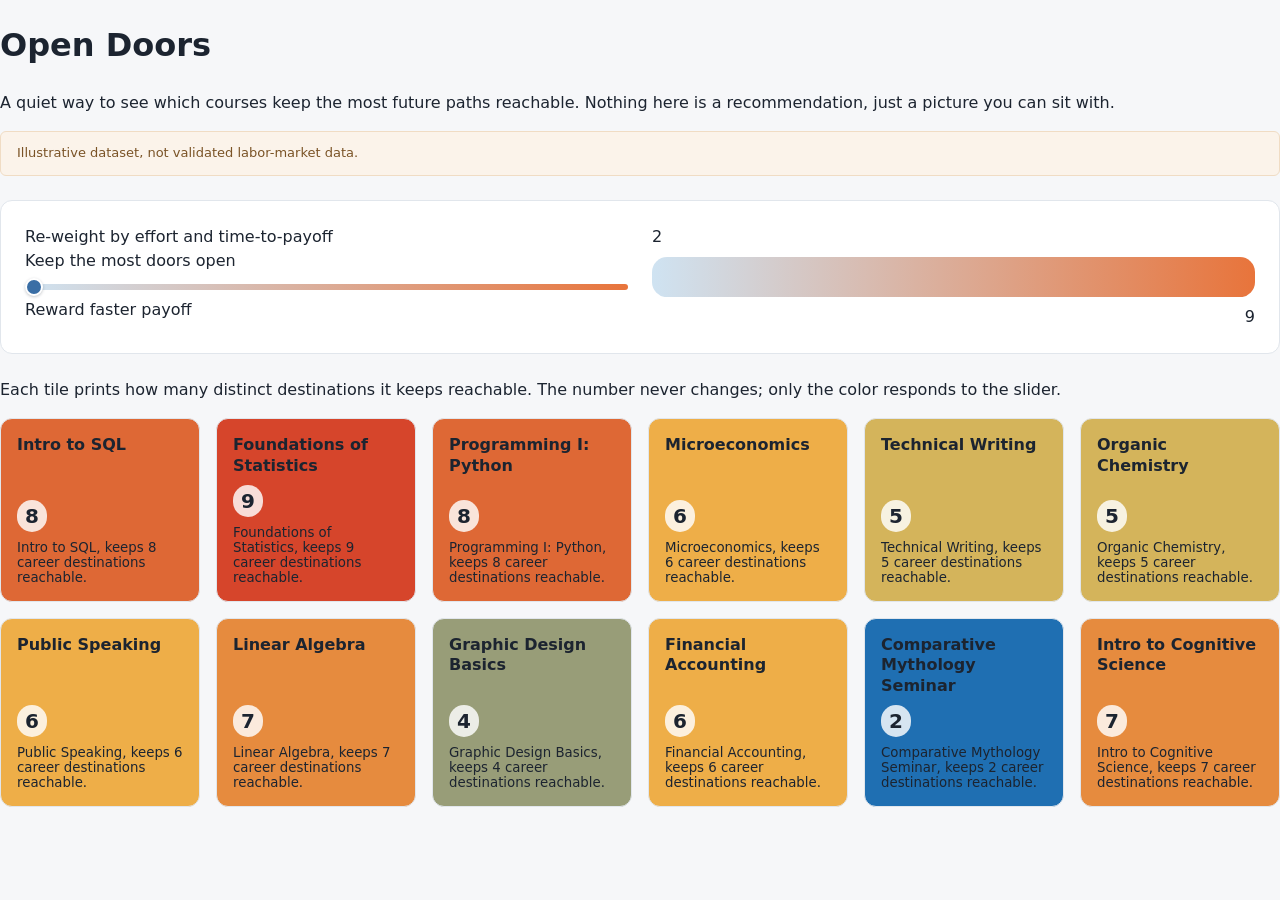
==== index.html @ bcabb2a9 "Publish Open Doors option-value heat map as a static GitHub Pages site" ====
<!DOCTYPE html>
<html lang="en">
<head>
  <meta charset="UTF-8">
  <meta name="viewport" content="width=device-width, initial-scale=1">
  <title>Open Doors - Option-Value Heat Map for Course Selection</title>
  <link rel="stylesheet" href="styles.css">
</head>
<body>
  <header class="site-header">
    <h1 class="site-title">Open Doors</h1>
    <p class="site-intro">
      A quiet way to see which courses keep the most future paths reachable. Nothing here is a recommendation, just a picture you can sit with.
    </p>
    <p id="disclaimer" class="disclaimer" role="note">
      Illustrative dataset, not validated labor-market data.
    </p>
  </header>

  <main class="layout">
    <section class="controls" aria-label="Re-weighting controls">
      <div class="controls__slider">
        <label class="slider__label" for="slider">Re-weight by effort and time-to-payoff</label>
        <div class="slider__row">
          <span class="slider__end slider__end--left" aria-hidden="true">Keep the most doors open</span>
          <input
            id="slider"
            class="slider"
            type="range"
            min="0"
            max="1"
            step="0.01"
            value="0"
            aria-label="Trade breadth against faster payoff. Left keeps the most doors open, right rewards faster payoff."
          >
          <span class="slider__end slider__end--right" aria-hidden="true">Reward faster payoff</span>
        </div>
      </div>

      <div class="legend" aria-label="Heat scale legend">
        <span id="legend-min" class="legend__label legend__label--min">low</span>
        <div id="legend" class="legend__bar" role="img" aria-label="Color scale from cool (fewer reachable destinations) to hot (more reachable destinations)">
          <svg class="legend__svg" viewBox="0 0 240 16" preserveAspectRatio="none" focusable="false" aria-hidden="true">
            <defs>
              <linearGradient id="heat-gradient" x1="0" y1="0" x2="1" y2="0">
                <stop offset="0%" stop-color="var(--heat-cool)"></stop>
                <stop offset="100%" stop-color="var(--heat-hot)"></stop>
              </linearGradient>
            </defs>
            <rect x="0" y="0" width="240" height="16" rx="6" fill="url(#heat-gradient)"></rect>
          </svg>
        </div>
        <span id="legend-max" class="legend__label legend__label--max">high</span>
      </div>
    </section>

    <section class="grid-section" aria-label="Courses">
      <p class="grid-hint">
        Each tile prints how many distinct destinations it keeps reachable. The number never changes; only the color responds to the slider.
      </p>
      <div id="grid" class="grid" role="list" aria-label="Course heat tiles"></div>
    </section>
  </main>

  <div id="panel-backdrop" class="panel-backdrop" hidden></div>

  <div
    id="detail-panel"
    class="detail-panel"
    role="dialog"
    aria-modal="true"
    aria-labelledby="panel-title"
    hidden
  >
    <div class="detail-panel__head">
      <h2 id="panel-title" class="detail-panel__title"></h2>
      <button id="panel-close" class="detail-panel__close" type="button" aria-label="Close detail panel">
        <svg viewBox="0 0 20 20" width="20" height="20" focusable="false" aria-hidden="true">
          <path d="M5 5 L15 15 M15 5 L5 15" fill="none" stroke="currentColor" stroke-width="2" stroke-linecap="round"></path>
        </svg>
      </button>
    </div>
    <p class="detail-panel__lead">Destinations this course keeps reachable:</p>
    <ul id="panel-destinations" class="detail-panel__list"></ul>
  </div>

  <script type="module" src="main.js"></script>
</body>
</html>
---- styles.css ----
/* Open Doors - Option-Value Heat Map for Course Selection
   Design-floor stylesheet. Mobile-first, self-contained (no external assets).
   Three Locks: one light theme, one accent, one radius scale. */

/* ----- Tokens (the three Locks live here) ----- */
:root {
  /* Theme LOCK: one fixed light theme. Never inverted. */
  --color-bg: #f6f7f9;
  --color-surface: #ffffff;
  --color-fg: #1c2430;
  --color-fg-muted: #5d6b7c;
  --color-border: #e1e6ec;

  /* Accent LOCK: exactly one interactive accent. */
  --color-accent: #3a6ea5;
  --color-accent-fg: #ffffff;

  /* Heat scale: consumed by score.scoreToColor (cool -> hot endpoints). */
  --heat-cool: #cfe3f2;
  --heat-hot: #e8743b;

  /* Radius LOCK: one corner-radius scale. */
  --radius-sm: 6px;
  --radius-md: 12px;
  --radius-pill: 999px;

  /* Spacing scale: the only one. */
  --space-1: 4px;
  --space-2: 8px;
  --space-3: 12px;
  --space-4: 16px;
  --space-5: 24px;
  --space-6: 32px;

  /* Typography. */
  --font-sans: system-ui, -apple-system, "Segoe UI", Roboto, Helvetica, Arial, sans-serif;
  --text-sm: 0.8125rem;
  --text-base: 1rem;
  --text-lg: 1.25rem;
  --text-xl: 1.625rem;

  /* Elevation + focus. */
  --shadow-panel: 0 12px 40px rgba(28, 36, 48, 0.22);
  --focus-ring: 0 0 0 3px rgba(58, 110, 165, 0.45);
}

/* ----- Global reset ----- */
*,
*::before,
*::after {
  box-sizing: border-box;
}

html {
  -webkit-text-size-adjust: 100%;
}

body {
  margin: 0;
  background-color: var(--color-bg);
  color: var(--color-fg);
  font-family: var(--font-sans);
  font-size: var(--text-base);
  line-height: 1.5;
  -webkit-font-smoothing: antialiased;
  text-rendering: optimizeLegibility;
}

img,
svg,
video,
canvas {
  max-width: 100%;
  height: auto;
  display: block;
}

p {
  overflow-wrap: anywhere;
}

/* ----- Page shell ----- */
.page {
  width: 100%;
  max-width: 920px;
  margin: 0 auto;
  padding: var(--space-5) var(--space-4) var(--space-6);
}

/* ----- Header ----- */
.header {
  margin-bottom: var(--space-5);
}

.header__title {
  margin: 0 0 var(--space-2);
  font-size: var(--text-xl);
  font-weight: 700;
  letter-spacing: -0.01em;
}

.header__intro {
  margin: 0;
  max-width: 60ch;
  color: var(--color-fg-muted);
  font-size: var(--text-base);
}

/* ----- Disclaimer ----- */
#disclaimer {
  margin: var(--space-4) 0 var(--space-5);
  padding: var(--space-3) var(--space-4);
  background-color: #fbf3ea;
  border: 1px solid #f0dcc4;
  border-radius: var(--radius-sm);
  color: #7a5326;
  font-size: var(--text-sm);
  line-height: 1.45;
}

#disclaimer strong {
  font-weight: 700;
}

/* ----- Controls row ----- */
.controls {
  display: flex;
  flex-direction: column;
  gap: var(--space-5);
  margin-bottom: var(--space-5);
  padding: var(--space-4);
  background-color: var(--color-surface);
  border: 1px solid var(--color-border);
  border-radius: var(--radius-md);
}

.controls__group {
  display: flex;
  flex-direction: column;
  gap: var(--space-2);
}

.controls__label {
  font-size: var(--text-sm);
  font-weight: 600;
  color: var(--color-fg);
}

.slider-ends {
  display: flex;
  justify-content: space-between;
  gap: var(--space-3);
  font-size: var(--text-sm);
  color: var(--color-fg-muted);
}

.slider-ends span {
  max-width: 48%;
}

.slider-ends span:last-child {
  text-align: right;
}

/* ----- Slider (single accent) ----- */
#slider {
  width: 100%;
  margin: var(--space-2) 0;
  appearance: none;
  -webkit-appearance: none;
  background: transparent;
  cursor: pointer;
}

#slider:focus {
  outline: none;
}

#slider::-webkit-slider-runnable-track {
  height: 6px;
  border-radius: var(--radius-pill);
  background: linear-gradient(to right, var(--heat-cool), var(--heat-hot));
}

#slider::-moz-range-track {
  height: 6px;
  border-radius: var(--radius-pill);
  background: linear-gradient(to right, var(--heat-cool), var(--heat-hot));
}

#slider::-webkit-slider-thumb {
  -webkit-appearance: none;
  appearance: none;
  margin-top: -6px;
  width: 18px;
  height: 18px;
  border-radius: var(--radius-pill);
  background: var(--color-accent);
  border: 2px solid var(--color-surface);
  box-shadow: 0 1px 3px rgba(28, 36, 48, 0.25);
}

#slider::-moz-range-thumb {
  width: 18px;
  height: 18px;
  border-radius: var(--radius-pill);
  background: var(--color-accent);
  border: 2px solid var(--color-surface);
  box-shadow: 0 1px 3px rgba(28, 36, 48, 0.25);
}

#slider:focus-visible::-webkit-slider-thumb {
  box-shadow: var(--focus-ring);
}

#slider:focus-visible::-moz-range-thumb {
  box-shadow: var(--focus-ring);
}

/* ----- Legend (inline SVG cool -> hot) ----- */
.legend {
  display: flex;
  flex-direction: column;
  gap: var(--space-2);
}

.legend__caption {
  font-size: var(--text-sm);
  font-weight: 600;
  color: var(--color-fg);
}

#legend {
  width: 100%;
}

#legend svg {
  width: 100%;
  height: auto;
  border-radius: var(--radius-sm);
  display: block;
}

.legend__scale {
  display: flex;
  justify-content: space-between;
  font-size: var(--text-sm);
  color: var(--color-fg-muted);
}

#legend-min {
  text-align: left;
}

#legend-max {
  text-align: right;
}

/* ----- Grid (mobile-first: 1 col -> auto-fill minmax) ----- */
#grid {
  display: grid;
  grid-template-columns: 1fr;
  gap: var(--space-3);
}

/* ----- Tile ----- */
.tile {
  display: flex;
  flex-direction: column;
  gap: var(--space-2);
  min-height: 110px;
  width: 100%;
  padding: var(--space-4);
  text-align: left;
  font-family: inherit;
  color: var(--color-fg);
  background-color: var(--heat-cool); /* recolored inline by render.recolor */
  border: 1px solid var(--color-border);
  border-radius: var(--radius-md);
  cursor: pointer;
  transition: transform 0.12s ease, box-shadow 0.12s ease;
}

.tile:hover {
  transform: translateY(-2px);
  box-shadow: 0 6px 18px rgba(28, 36, 48, 0.16);
}

.tile:focus-visible {
  outline: none;
  box-shadow: var(--focus-ring);
}

.tile:active {
  transform: translateY(0);
}

.tile__name {
  font-size: var(--text-base);
  font-weight: 600;
  line-height: 1.3;
  overflow-wrap: anywhere;
}

/* Always-visible non-color channel: the raw destination count. */
.tile__count {
  display: inline-flex;
  align-items: baseline;
  gap: var(--space-1);
  margin-top: auto;
  padding: var(--space-1) var(--space-2);
  align-self: flex-start;
  background-color: rgba(255, 255, 255, 0.82);
  border-radius: var(--radius-pill);
  font-size: var(--text-lg);
  font-weight: 700;
  font-variant-numeric: tabular-nums;
  color: var(--color-fg);
}

.tile__count-label {
  font-size: var(--text-sm);
  font-weight: 500;
  color: var(--color-fg-muted);
}

/* ----- Detail panel + backdrop ----- */
#panel-backdrop {
  position: fixed;
  inset: 0;
  background-color: rgba(28, 36, 48, 0.45);
  z-index: 20;
}

#panel-backdrop[hidden] {
  display: none;
}

#detail-panel {
  position: fixed;
  left: 50%;
  top: 50%;
  transform: translate(-50%, -50%);
  z-index: 21;
  width: min(100% - var(--space-4) * 2, 520px);
  max-height: calc(100vh - var(--space-5) * 2);
  overflow-y: auto;
  padding: var(--space-5);
  background-color: var(--color-surface);
  border: 1px solid var(--color-border);
  border-radius: var(--radius-md);
  box-shadow: var(--shadow-panel);
}

#detail-panel[hidden] {
  display: none;
}

.panel__header {
  display: flex;
  align-items: flex-start;
  justify-content: space-between;
  gap: var(--space-3);
  margin-bottom: var(--space-3);
}

#panel-title {
  margin: 0;
  font-size: var(--text-lg);
  font-weight: 700;
  line-height: 1.3;
  overflow-wrap: anywhere;
}

#panel-close {
  flex-shrink: 0;
  width: 36px;
  height: 36px;
  display: inline-flex;
  align-items: center;
  justify-content: center;
  font-family: inherit;
  font-size: var(--text-lg);
  line-height: 1;
  color: var(--color-fg-muted);
  background-color: transparent;
  border: 1px solid var(--color-border);
  border-radius: var(--radius-pill);
  cursor: pointer;
  transition: background-color 0.12s ease, color 0.12s ease;
}

#panel-close:hover {
  background-color: var(--color-bg);
  color: var(--color-fg);
}

#panel-close:focus-visible {
  outline: none;
  box-shadow: var(--focus-ring);
}

.panel__intro {
  margin: 0 0 var(--space-3);
  color: var(--color-fg-muted);
  font-size: var(--text-sm);
}

#panel-destinations {
  margin: 0;
  padding: 0;
  list-style: none;
  display: flex;
  flex-direction: column;
  gap: var(--space-2);
}

#panel-destinations li {
  padding: var(--space-2) var(--space-3);
  background-color: var(--color-bg);
  border: 1px solid var(--color-border);
  border-radius: var(--radius-sm);
  font-size: var(--text-base);
  overflow-wrap: anywhere;
}

/* ----- Responsive enhancements ----- */
@media (min-width: 600px) {
  .page {
    padding: var(--space-6) var(--space-5) var(--space-6);
  }

  .controls {
    display: grid;
    grid-template-columns: 1fr 1fr;
    align-items: start;
    padding: var(--space-5);
  }

  #grid {
    grid-template-columns: repeat(auto-fill, minmax(200px, 1fr));
    gap: var(--space-4);
  }
}

@media (min-width: 900px) {
  .header__title {
    font-size: 2rem;
  }
}

/* ----- Motion preferences ----- */
@media (prefers-reduced-motion: reduce) {
  .tile,
  #panel-close {
    transition: none;
  }
}
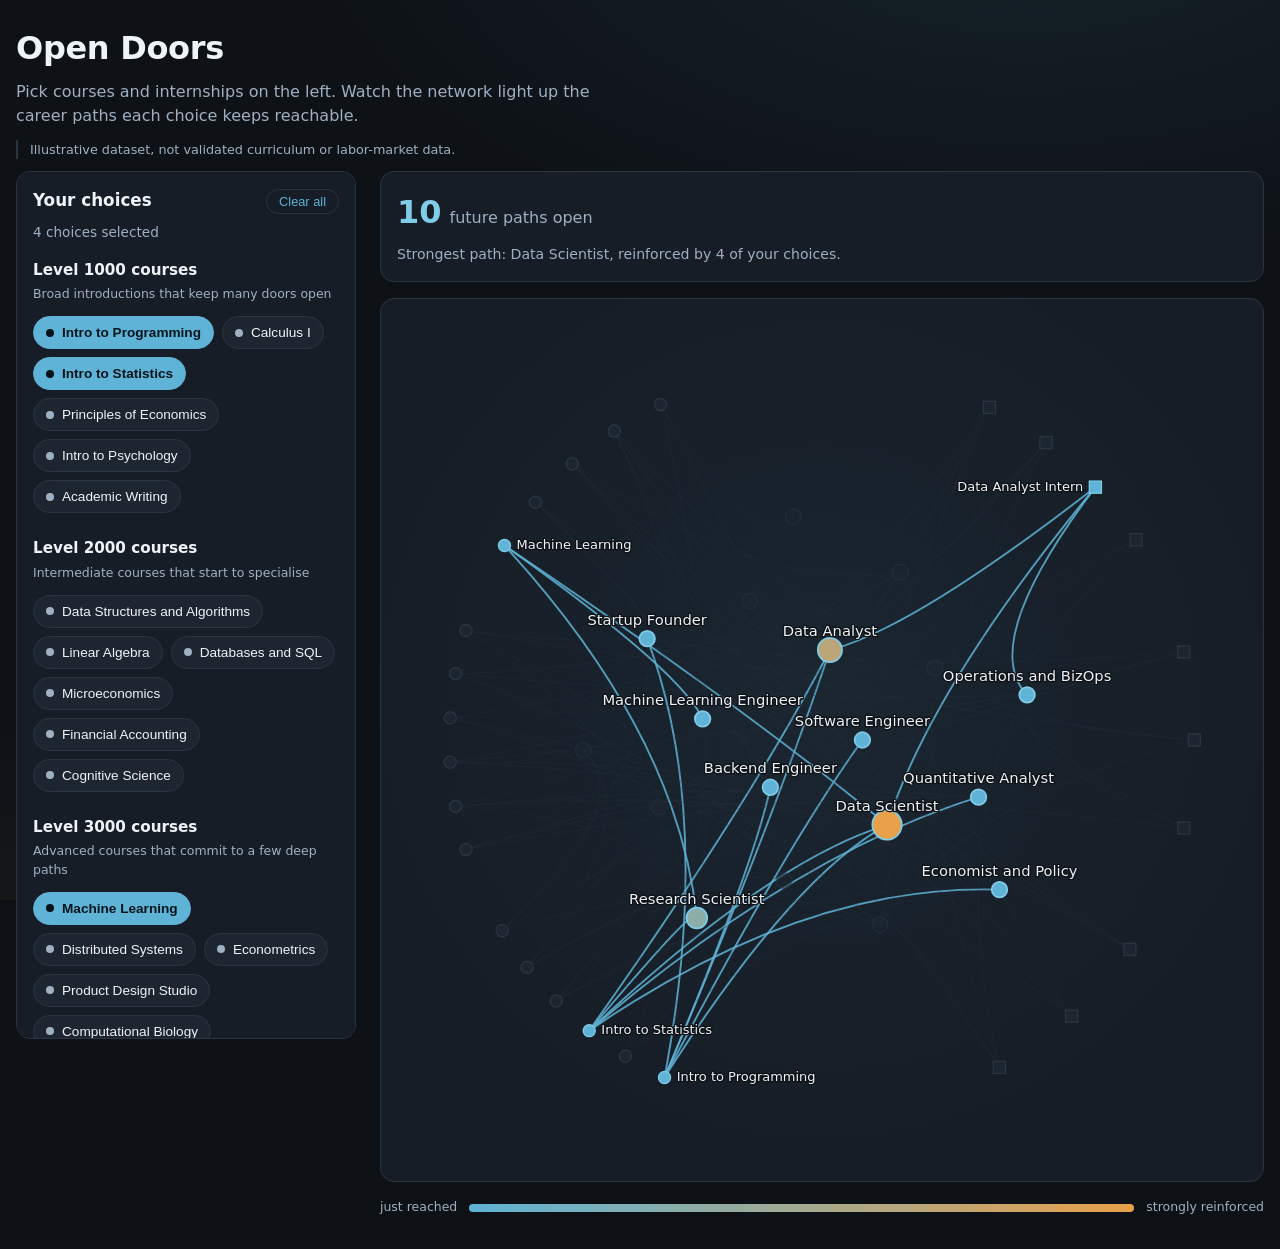
==== commit a9a0b248: "Redesign Open Doors as an interactive course-and-internship path network Replace the static heat-map" ====
--- a/index.html
+++ b/index.html
@@ -3,75 +3,72 @@
 <head>
   <meta charset="UTF-8">
   <meta name="viewport" content="width=device-width, initial-scale=1">
-  <title>Open Doors - Option-Value Heat Map for Course Selection</title>
+  <title>Open Doors - Map the Paths Your Choices Open</title>
   <link rel="stylesheet" href="styles.css">
 </head>
 <body>
   <header class="site-header">
-    <h1 class="site-title">Open Doors</h1>
-    <p class="site-intro">
-      A quiet way to see which courses keep the most future paths reachable. Nothing here is a recommendation, just a picture you can sit with.
-    </p>
+    <div class="site-header__inner">
+      <h1 class="site-title">Open Doors</h1>
+      <p class="site-intro">
+        Pick courses and internships on the left. Watch the network light up the
+        career paths each choice keeps reachable.
+      </p>
+    </div>
     <p id="disclaimer" class="disclaimer" role="note">
-      Illustrative dataset, not validated labor-market data.
+      Illustrative dataset, not validated curriculum or labor-market data.
     </p>
   </header>
 
-  <main class="layout">
-    <section class="controls" aria-label="Re-weighting controls">
-      <div class="controls__slider">
-        <label class="slider__label" for="slider">Re-weight by effort and time-to-payoff</label>
-        <div class="slider__row">
-          <span class="slider__end slider__end--left" aria-hidden="true">Keep the most doors open</span>
-          <input
-            id="slider"
-            class="slider"
-            type="range"
-            min="0"
-            max="1"
-            step="0.01"
-            value="0"
-            aria-label="Trade breadth against faster payoff. Left keeps the most doors open, right rewards faster payoff."
-          >
-          <span class="slider__end slider__end--right" aria-hidden="true">Reward faster payoff</span>
-        </div>
+  <div class="layout">
+    <!-- Mobile-only control to reveal the filter sheet. Hidden on wide screens. -->
+    <button id="filter-toggle" class="filter-toggle" type="button" aria-expanded="false" aria-controls="sidebar">
+      Choose courses and internships
+    </button>
+
+    <aside id="sidebar" class="sidebar" aria-label="Course and internship filters">
+      <div class="sidebar__head">
+        <h2 class="sidebar__title">Your choices</h2>
+        <button id="clear-btn" class="ghost-btn" type="button">Clear all</button>
+      </div>
+      <p id="selected-count" class="sidebar__count" aria-live="polite">No selections yet</p>
+      <!-- Filter groups are built from the catalog by render.js. -->
+      <div id="filter-list" class="filter-list"></div>
+    </aside>
+
+    <main class="map-area" aria-label="Career path network">
+      <section id="summary" class="summary" aria-live="polite">
+        <p class="summary__headline">
+          <span id="open-count" class="summary__count">0</span>
+          <span class="summary__label">future paths open</span>
+        </p>
+        <p id="summary-detail" class="summary__detail"></p>
+      </section>
+
+      <div id="map-wrap" class="map-wrap">
+        <svg id="map" class="map" viewBox="0 0 1000 1000" role="group"
+             aria-label="Network of courses, internships, and the career paths they open"
+             preserveAspectRatio="xMidYMid meet">
+          <g id="edges" class="edges"></g>
+          <g id="nodes" class="nodes"></g>
+        </svg>
+        <p id="map-hint" class="map-hint">
+          Select a course or internship to begin opening paths.
+        </p>
       </div>
 
       <div class="legend" aria-label="Heat scale legend">
-        <span id="legend-min" class="legend__label legend__label--min">low</span>
-        <div id="legend" class="legend__bar" role="img" aria-label="Color scale from cool (fewer reachable destinations) to hot (more reachable destinations)">
-          <svg class="legend__svg" viewBox="0 0 240 16" preserveAspectRatio="none" focusable="false" aria-hidden="true">
-            <defs>
-              <linearGradient id="heat-gradient" x1="0" y1="0" x2="1" y2="0">
-                <stop offset="0%" stop-color="var(--heat-cool)"></stop>
-                <stop offset="100%" stop-color="var(--heat-hot)"></stop>
-              </linearGradient>
-            </defs>
-            <rect x="0" y="0" width="240" height="16" rx="6" fill="url(#heat-gradient)"></rect>
-          </svg>
-        </div>
-        <span id="legend-max" class="legend__label legend__label--max">high</span>
+        <span class="legend__label">just reached</span>
+        <span class="legend__bar" aria-hidden="true"></span>
+        <span class="legend__label">strongly reinforced</span>
       </div>
-    </section>
-
-    <section class="grid-section" aria-label="Courses">
-      <p class="grid-hint">
-        Each tile prints how many distinct destinations it keeps reachable. The number never changes; only the color responds to the slider.
-      </p>
-      <div id="grid" class="grid" role="list" aria-label="Course heat tiles"></div>
-    </section>
-  </main>
+    </main>
+  </div>
 
   <div id="panel-backdrop" class="panel-backdrop" hidden></div>
 
-  <div
-    id="detail-panel"
-    class="detail-panel"
-    role="dialog"
-    aria-modal="true"
-    aria-labelledby="panel-title"
-    hidden
-  >
+  <div id="detail-panel" class="detail-panel" role="dialog" aria-modal="true"
+       aria-labelledby="panel-title" hidden>
     <div class="detail-panel__head">
       <h2 id="panel-title" class="detail-panel__title"></h2>
       <button id="panel-close" class="detail-panel__close" type="button" aria-label="Close detail panel">
@@ -80,8 +77,8 @@
         </svg>
       </button>
     </div>
-    <p class="detail-panel__lead">Destinations this course keeps reachable:</p>
-    <ul id="panel-destinations" class="detail-panel__list"></ul>
+    <p id="panel-lead" class="detail-panel__lead"></p>
+    <ul id="panel-list" class="detail-panel__list"></ul>
   </div>
 
   <script type="module" src="main.js"></script>
--- a/styles.css
+++ b/styles.css
@@ -1,30 +1,33 @@
-/* Open Doors - Option-Value Heat Map for Course Selection
-   Design-floor stylesheet. Mobile-first, self-contained (no external assets).
-   Three Locks: one light theme, one accent, one radius scale. */
-
-/* ----- Tokens (the three Locks live here) ----- */
+/* Open Doors - map the career paths your course and internship choices open.
+   Mobile-first, self-contained (no external assets), built to the anti-slop
+   craft floor.
+
+   The three Locks:
+   - Theme Lock:  one deep off-black theme, fixed at :root (never inverted).
+   - Color Lock:  ONE accent (--color-accent). Reinforcement heat uses a single
+                  warm token (--color-hot) reserved for the heat scale only.
+   - Shape Lock:  one radius scale (--radius-sm / --radius / --radius-pill). */
+
 :root {
-  /* Theme LOCK: one fixed light theme. Never inverted. */
-  --color-bg: #f6f7f9;
-  --color-surface: #ffffff;
-  --color-fg: #1c2430;
-  --color-fg-muted: #5d6b7c;
-  --color-border: #e1e6ec;
-
-  /* Accent LOCK: exactly one interactive accent. */
-  --color-accent: #3a6ea5;
-  --color-accent-fg: #ffffff;
-
-  /* Heat scale: consumed by score.scoreToColor (cool -> hot endpoints). */
-  --heat-cool: #cfe3f2;
-  --heat-hot: #e8743b;
-
-  /* Radius LOCK: one corner-radius scale. */
-  --radius-sm: 6px;
-  --radius-md: 12px;
+  /* Theme (deep off-black, not pure #000) */
+  --color-bg: #0e1217;
+  --color-surface: #161d26;
+  --color-surface-2: #1d2630;
+  --color-line: #2a3542;
+  --color-fg: #eef3f8;
+  --color-muted: #9fb0c2;
+
+  /* Color Lock: one accent + one heat-scale warm */
+  --color-accent: #5eb3d6;
+  --color-accent-strong: #7fcbe8;
+  --color-hot: #e8a04b;
+
+  /* Shape Lock */
+  --radius-sm: 8px;
+  --radius: 14px;
   --radius-pill: 999px;
 
-  /* Spacing scale: the only one. */
+  /* Spacing scale */
   --space-1: 4px;
   --space-2: 8px;
   --space-3: 12px;
@@ -32,427 +35,553 @@
   --space-5: 24px;
   --space-6: 32px;
 
-  /* Typography. */
-  --font-sans: system-ui, -apple-system, "Segoe UI", Roboto, Helvetica, Arial, sans-serif;
-  --text-sm: 0.8125rem;
-  --text-base: 1rem;
-  --text-lg: 1.25rem;
-  --text-xl: 1.625rem;
-
-  /* Elevation + focus. */
-  --shadow-panel: 0 12px 40px rgba(28, 36, 48, 0.22);
-  --focus-ring: 0 0 0 3px rgba(58, 110, 165, 0.45);
-}
-
-/* ----- Global reset ----- */
-*,
-*::before,
-*::after {
+  --content-max: 1320px;
+  --shadow: 0 10px 30px rgba(0, 0, 0, 0.35);
+}
+
+* {
   box-sizing: border-box;
 }
 
-html {
-  -webkit-text-size-adjust: 100%;
+html, body {
+  margin: 0;
+  padding: 0;
 }
 
 body {
-  margin: 0;
-  background-color: var(--color-bg);
+  background: var(--color-bg);
   color: var(--color-fg);
-  font-family: var(--font-sans);
-  font-size: var(--text-base);
+  font-family: "Inter", "Segoe UI", system-ui, -apple-system, Roboto, Helvetica, Arial, sans-serif;
   line-height: 1.5;
   -webkit-font-smoothing: antialiased;
   text-rendering: optimizeLegibility;
-}
-
-img,
-svg,
-video,
-canvas {
+  /* A restrained radial wash gives depth without a slop gradient. */
+  background-image:
+    radial-gradient(1200px 600px at 80% -10%, rgba(94, 179, 214, 0.10), transparent 60%),
+    radial-gradient(900px 500px at -10% 110%, rgba(232, 160, 75, 0.06), transparent 55%);
+  background-attachment: fixed;
+}
+
+img, svg, video, canvas {
   max-width: 100%;
   height: auto;
-  display: block;
-}
-
-p {
-  overflow-wrap: anywhere;
-}
-
-/* ----- Page shell ----- */
-.page {
-  width: 100%;
-  max-width: 920px;
+}
+
+/* ---------- Header ---------- */
+
+.site-header {
+  padding: var(--space-5) var(--space-4) var(--space-3);
+  max-width: var(--content-max);
   margin: 0 auto;
-  padding: var(--space-5) var(--space-4) var(--space-6);
-}
-
-/* ----- Header ----- */
-.header {
-  margin-bottom: var(--space-5);
-}
-
-.header__title {
-  margin: 0 0 var(--space-2);
-  font-size: var(--text-xl);
+}
+
+.site-title {
+  margin: 0;
+  font-size: 1.6rem;
   font-weight: 700;
   letter-spacing: -0.01em;
 }
 
-.header__intro {
-  margin: 0;
+.site-intro {
+  margin: var(--space-2) 0 0;
+  color: var(--color-muted);
   max-width: 60ch;
-  color: var(--color-fg-muted);
-  font-size: var(--text-base);
-}
-
-/* ----- Disclaimer ----- */
-#disclaimer {
-  margin: var(--space-4) 0 var(--space-5);
+  overflow-wrap: anywhere;
+}
+
+.disclaimer {
+  margin: var(--space-3) 0 0;
+  font-size: 0.8rem;
+  color: var(--color-muted);
+  border-left: 2px solid var(--color-line);
+  padding-left: var(--space-3);
+}
+
+/* ---------- Layout ---------- */
+
+.layout {
+  max-width: var(--content-max);
+  margin: 0 auto;
+  padding: 0 var(--space-4) var(--space-6);
+  display: flex;
+  flex-direction: column;
+  gap: var(--space-4);
+}
+
+/* ---------- Mobile filter toggle ---------- */
+
+.filter-toggle {
+  display: block;
+  width: 100%;
+  background: var(--color-accent);
+  color: #06131b;
+  border: none;
+  border-radius: var(--radius);
   padding: var(--space-3) var(--space-4);
-  background-color: #fbf3ea;
-  border: 1px solid #f0dcc4;
-  border-radius: var(--radius-sm);
-  color: #7a5326;
-  font-size: var(--text-sm);
-  line-height: 1.45;
-}
-
-#disclaimer strong {
-  font-weight: 700;
-}
-
-/* ----- Controls row ----- */
-.controls {
-  display: flex;
-  flex-direction: column;
-  gap: var(--space-5);
-  margin-bottom: var(--space-5);
+  font-size: 1rem;
+  font-weight: 600;
+  cursor: pointer;
+}
+
+.filter-toggle:focus-visible {
+  outline: 3px solid var(--color-accent-strong);
+  outline-offset: 2px;
+}
+
+/* ---------- Sidebar ---------- */
+
+.sidebar {
+  background: var(--color-surface);
+  border: 1px solid var(--color-line);
+  border-radius: var(--radius);
   padding: var(--space-4);
-  background-color: var(--color-surface);
-  border: 1px solid var(--color-border);
-  border-radius: var(--radius-md);
-}
-
-.controls__group {
-  display: flex;
-  flex-direction: column;
-  gap: var(--space-2);
-}
-
-.controls__label {
-  font-size: var(--text-sm);
-  font-weight: 600;
-  color: var(--color-fg);
-}
-
-.slider-ends {
-  display: flex;
+  /* Collapsed by default on mobile; the toggle adds .is-open. */
+  display: none;
+}
+
+.sidebar.is-open {
+  display: block;
+}
+
+.sidebar__head {
+  display: flex;
+  align-items: baseline;
   justify-content: space-between;
   gap: var(--space-3);
-  font-size: var(--text-sm);
-  color: var(--color-fg-muted);
-}
-
-.slider-ends span {
-  max-width: 48%;
-}
-
-.slider-ends span:last-child {
-  text-align: right;
-}
-
-/* ----- Slider (single accent) ----- */
-#slider {
-  width: 100%;
-  margin: var(--space-2) 0;
-  appearance: none;
-  -webkit-appearance: none;
+}
+
+.sidebar__title {
+  margin: 0;
+  font-size: 1.05rem;
+}
+
+.sidebar__count {
+  margin: var(--space-2) 0 var(--space-4);
+  font-size: 0.85rem;
+  color: var(--color-muted);
+}
+
+.ghost-btn {
   background: transparent;
+  color: var(--color-accent);
+  border: 1px solid var(--color-line);
+  border-radius: var(--radius-pill);
+  padding: var(--space-1) var(--space-3);
+  font-size: 0.8rem;
   cursor: pointer;
 }
 
-#slider:focus {
-  outline: none;
-}
-
-#slider::-webkit-slider-runnable-track {
-  height: 6px;
+.ghost-btn:hover {
+  border-color: var(--color-accent);
+}
+
+.ghost-btn:focus-visible {
+  outline: 3px solid var(--color-accent-strong);
+  outline-offset: 2px;
+}
+
+.filter-group + .filter-group {
+  margin-top: var(--space-5);
+}
+
+.filter-group__title {
+  margin: 0 0 var(--space-1);
+  font-size: 0.95rem;
+  font-weight: 600;
+}
+
+.filter-group__sub {
+  margin: 0 0 var(--space-3);
+  font-size: 0.78rem;
+  color: var(--color-muted);
+}
+
+.chip-row {
+  display: flex;
+  flex-wrap: wrap;
+  gap: var(--space-2);
+}
+
+.chip {
+  display: inline-flex;
+  align-items: center;
+  gap: var(--space-2);
+  background: var(--color-surface-2);
+  color: var(--color-fg);
+  border: 1px solid var(--color-line);
   border-radius: var(--radius-pill);
-  background: linear-gradient(to right, var(--heat-cool), var(--heat-hot));
-}
-
-#slider::-moz-range-track {
-  height: 6px;
+  padding: var(--space-2) var(--space-3);
+  font-size: 0.85rem;
+  cursor: pointer;
+  transition: border-color 0.15s ease, background-color 0.15s ease, color 0.15s ease;
+}
+
+.chip:hover {
+  border-color: var(--color-accent);
+}
+
+.chip:focus-visible {
+  outline: 3px solid var(--color-accent-strong);
+  outline-offset: 2px;
+}
+
+.chip[aria-pressed="true"] {
+  background: var(--color-accent);
+  color: #06131b;
+  border-color: var(--color-accent);
+  font-weight: 600;
+}
+
+.chip__dot {
+  width: 8px;
+  height: 8px;
   border-radius: var(--radius-pill);
-  background: linear-gradient(to right, var(--heat-cool), var(--heat-hot));
-}
-
-#slider::-webkit-slider-thumb {
-  -webkit-appearance: none;
-  appearance: none;
-  margin-top: -6px;
-  width: 18px;
-  height: 18px;
-  border-radius: var(--radius-pill);
-  background: var(--color-accent);
-  border: 2px solid var(--color-surface);
-  box-shadow: 0 1px 3px rgba(28, 36, 48, 0.25);
-}
-
-#slider::-moz-range-thumb {
-  width: 18px;
-  height: 18px;
-  border-radius: var(--radius-pill);
-  background: var(--color-accent);
-  border: 2px solid var(--color-surface);
-  box-shadow: 0 1px 3px rgba(28, 36, 48, 0.25);
-}
-
-#slider:focus-visible::-webkit-slider-thumb {
-  box-shadow: var(--focus-ring);
-}
-
-#slider:focus-visible::-moz-range-thumb {
-  box-shadow: var(--focus-ring);
-}
-
-/* ----- Legend (inline SVG cool -> hot) ----- */
-.legend {
+  background: var(--color-muted);
+  flex: 0 0 auto;
+}
+
+.chip[aria-pressed="true"] .chip__dot {
+  background: #06131b;
+}
+
+/* ---------- Map area ---------- */
+
+.map-area {
   display: flex;
   flex-direction: column;
+  gap: var(--space-4);
+}
+
+.summary {
+  background: var(--color-surface);
+  border: 1px solid var(--color-line);
+  border-radius: var(--radius);
+  padding: var(--space-4);
+}
+
+.summary__headline {
+  margin: 0;
+  display: flex;
+  align-items: baseline;
   gap: var(--space-2);
 }
 
-.legend__caption {
-  font-size: var(--text-sm);
-  font-weight: 600;
-  color: var(--color-fg);
-}
-
-#legend {
-  width: 100%;
-}
-
-#legend svg {
+.summary__count {
+  font-size: 2rem;
+  font-weight: 700;
+  color: var(--color-accent-strong);
+  font-variant-numeric: tabular-nums;
+}
+
+.summary__label {
+  font-size: 1rem;
+  color: var(--color-muted);
+}
+
+.summary__detail {
+  margin: var(--space-2) 0 0;
+  font-size: 0.88rem;
+  color: var(--color-muted);
+  min-height: 1.2em;
+  overflow-wrap: anywhere;
+}
+
+.map-wrap {
+  position: relative;
+  background:
+    radial-gradient(circle at 50% 45%, rgba(94, 179, 214, 0.06), transparent 70%),
+    var(--color-surface);
+  border: 1px solid var(--color-line);
+  border-radius: var(--radius);
+  padding: var(--space-2);
+  overflow: hidden;
+}
+
+.map {
+  display: block;
   width: 100%;
   height: auto;
-  border-radius: var(--radius-sm);
-  display: block;
-}
-
-.legend__scale {
-  display: flex;
-  justify-content: space-between;
-  font-size: var(--text-sm);
-  color: var(--color-fg-muted);
-}
-
-#legend-min {
-  text-align: left;
-}
-
-#legend-max {
-  text-align: right;
-}
-
-/* ----- Grid (mobile-first: 1 col -> auto-fill minmax) ----- */
-#grid {
-  display: grid;
-  grid-template-columns: 1fr;
+}
+
+.map-hint {
+  position: absolute;
+  left: 50%;
+  bottom: var(--space-4);
+  transform: translateX(-50%);
+  margin: 0;
+  padding: var(--space-2) var(--space-3);
+  background: rgba(14, 18, 23, 0.78);
+  border: 1px solid var(--color-line);
+  border-radius: var(--radius-pill);
+  font-size: 0.8rem;
+  color: var(--color-muted);
+  max-width: calc(100% - var(--space-5));
+  text-align: center;
+}
+
+.map-hint[hidden] {
+  display: none;
+}
+
+.legend {
+  display: flex;
+  align-items: center;
   gap: var(--space-3);
-}
-
-/* ----- Tile ----- */
-.tile {
-  display: flex;
-  flex-direction: column;
-  gap: var(--space-2);
-  min-height: 110px;
-  width: 100%;
-  padding: var(--space-4);
-  text-align: left;
-  font-family: inherit;
-  color: var(--color-fg);
-  background-color: var(--heat-cool); /* recolored inline by render.recolor */
-  border: 1px solid var(--color-border);
-  border-radius: var(--radius-md);
+  font-size: 0.78rem;
+  color: var(--color-muted);
+}
+
+.legend__bar {
+  flex: 1;
+  height: 8px;
+  border-radius: var(--radius-pill);
+  background: linear-gradient(90deg, var(--color-accent), var(--color-hot));
+}
+
+/* ---------- SVG node + edge states ---------- */
+
+.edge {
+  fill: none;
+  stroke: var(--color-line);
+  stroke-width: 1.4;
+  opacity: 0.22;
+  transition: opacity 0.3s ease, stroke 0.3s ease, stroke-width 0.3s ease;
+}
+
+.edge.is-active {
+  stroke: var(--color-accent);
+  stroke-width: 2.2;
+  opacity: 0.85;
+}
+
+/* Labels carry a dark halo (paint-order: stroke) so they stay legible where
+   they cross edges, and fade in only when their node matters - keeping the
+   resting constellation clean. */
+.node-label {
+  paint-order: stroke;
+  stroke: var(--color-bg);
+  stroke-width: 3px;
+  stroke-linejoin: round;
+  opacity: 0;
+  pointer-events: none;
+  transition: opacity 0.3s ease, fill 0.3s ease;
+}
+
+.node-career circle {
+  fill: var(--color-surface-2);
+  stroke: var(--color-line);
+  stroke-width: 1.5;
+  transition: fill 0.3s ease, stroke 0.3s ease, r 0.3s ease;
+}
+
+.node-career .node-label {
+  fill: var(--color-fg);
+  font-size: 17px;
+  font-weight: 500;
+}
+
+.node-career.is-open circle {
+  stroke: var(--color-accent-strong);
+  stroke-width: 2;
+}
+
+/* Career labels appear once the path is open, or on hover / keyboard focus. */
+.node-career.is-open .node-label,
+.node-career:hover .node-label,
+.node-career:focus .node-label,
+.node-career:focus-visible .node-label {
+  opacity: 1;
+}
+
+.node-career.is-dim circle {
+  opacity: 0.55;
+}
+
+.node-input circle,
+.node-input rect {
+  fill: var(--color-surface-2);
+  stroke: var(--color-line);
+  stroke-width: 1.5;
+  transition: fill 0.2s ease, stroke 0.2s ease;
+}
+
+.node-input.is-selected circle,
+.node-input.is-selected rect {
+  fill: var(--color-accent);
+  stroke: var(--color-accent-strong);
+}
+
+.node-input .node-label {
+  fill: var(--color-fg);
+  font-size: 15px;
+}
+
+/* Input labels appear when selected, hovered, or focused. */
+.node-input.is-selected .node-label,
+.node-input:hover .node-label,
+.node-input:focus .node-label,
+.node-input:focus-visible .node-label {
+  opacity: 1;
+}
+
+.node-input,
+.node-career {
   cursor: pointer;
-  transition: transform 0.12s ease, box-shadow 0.12s ease;
-}
-
-.tile:hover {
-  transform: translateY(-2px);
-  box-shadow: 0 6px 18px rgba(28, 36, 48, 0.16);
-}
-
-.tile:focus-visible {
+}
+
+.node-input:focus-visible circle,
+.node-input:focus-visible rect,
+.node-career:focus-visible circle {
   outline: none;
-  box-shadow: var(--focus-ring);
-}
-
-.tile:active {
-  transform: translateY(0);
-}
-
-.tile__name {
-  font-size: var(--text-base);
-  font-weight: 600;
-  line-height: 1.3;
-  overflow-wrap: anywhere;
-}
-
-/* Always-visible non-color channel: the raw destination count. */
-.tile__count {
-  display: inline-flex;
-  align-items: baseline;
-  gap: var(--space-1);
-  margin-top: auto;
-  padding: var(--space-1) var(--space-2);
-  align-self: flex-start;
-  background-color: rgba(255, 255, 255, 0.82);
-  border-radius: var(--radius-pill);
-  font-size: var(--text-lg);
-  font-weight: 700;
-  font-variant-numeric: tabular-nums;
-  color: var(--color-fg);
-}
-
-.tile__count-label {
-  font-size: var(--text-sm);
-  font-weight: 500;
-  color: var(--color-fg-muted);
-}
-
-/* ----- Detail panel + backdrop ----- */
-#panel-backdrop {
+  stroke: var(--color-accent-strong);
+  stroke-width: 2.5;
+}
+
+/* ---------- Detail panel ---------- */
+
+.panel-backdrop {
   position: fixed;
   inset: 0;
-  background-color: rgba(28, 36, 48, 0.45);
+  background: rgba(6, 10, 14, 0.6);
   z-index: 20;
 }
 
-#panel-backdrop[hidden] {
+.panel-backdrop[hidden] {
   display: none;
 }
 
-#detail-panel {
+.detail-panel {
   position: fixed;
+  z-index: 21;
   left: 50%;
-  top: 50%;
-  transform: translate(-50%, -50%);
-  z-index: 21;
-  width: min(100% - var(--space-4) * 2, 520px);
-  max-height: calc(100vh - var(--space-5) * 2);
+  bottom: 0;
+  transform: translateX(-50%);
+  width: min(100%, 460px);
+  max-height: 75vh;
   overflow-y: auto;
+  background: var(--color-surface);
+  border: 1px solid var(--color-line);
+  border-radius: var(--radius) var(--radius) 0 0;
   padding: var(--space-5);
-  background-color: var(--color-surface);
-  border: 1px solid var(--color-border);
-  border-radius: var(--radius-md);
-  box-shadow: var(--shadow-panel);
-}
-
-#detail-panel[hidden] {
+  box-shadow: var(--shadow);
+}
+
+.detail-panel[hidden] {
   display: none;
 }
 
-.panel__header {
+.detail-panel__head {
   display: flex;
   align-items: flex-start;
   justify-content: space-between;
   gap: var(--space-3);
-  margin-bottom: var(--space-3);
-}
-
-#panel-title {
-  margin: 0;
-  font-size: var(--text-lg);
-  font-weight: 700;
-  line-height: 1.3;
-  overflow-wrap: anywhere;
-}
-
-#panel-close {
-  flex-shrink: 0;
+}
+
+.detail-panel__title {
+  margin: 0;
+  font-size: 1.2rem;
+}
+
+.detail-panel__close {
+  background: transparent;
+  border: 1px solid var(--color-line);
+  border-radius: var(--radius-pill);
+  color: var(--color-fg);
   width: 36px;
   height: 36px;
   display: inline-flex;
   align-items: center;
   justify-content: center;
-  font-family: inherit;
-  font-size: var(--text-lg);
-  line-height: 1;
-  color: var(--color-fg-muted);
-  background-color: transparent;
-  border: 1px solid var(--color-border);
-  border-radius: var(--radius-pill);
   cursor: pointer;
-  transition: background-color 0.12s ease, color 0.12s ease;
-}
-
-#panel-close:hover {
-  background-color: var(--color-bg);
-  color: var(--color-fg);
-}
-
-#panel-close:focus-visible {
-  outline: none;
-  box-shadow: var(--focus-ring);
-}
-
-.panel__intro {
-  margin: 0 0 var(--space-3);
-  color: var(--color-fg-muted);
-  font-size: var(--text-sm);
-}
-
-#panel-destinations {
+  flex: 0 0 auto;
+}
+
+.detail-panel__close:focus-visible {
+  outline: 3px solid var(--color-accent-strong);
+  outline-offset: 2px;
+}
+
+.detail-panel__lead {
+  margin: var(--space-3) 0;
+  color: var(--color-muted);
+  font-size: 0.9rem;
+}
+
+.detail-panel__list {
+  list-style: none;
   margin: 0;
   padding: 0;
-  list-style: none;
   display: flex;
   flex-direction: column;
   gap: var(--space-2);
 }
 
-#panel-destinations li {
+.detail-panel__list li {
+  background: var(--color-surface-2);
+  border: 1px solid var(--color-line);
+  border-radius: var(--radius-sm);
   padding: var(--space-2) var(--space-3);
-  background-color: var(--color-bg);
-  border: 1px solid var(--color-border);
-  border-radius: var(--radius-sm);
-  font-size: var(--text-base);
-  overflow-wrap: anywhere;
-}
-
-/* ----- Responsive enhancements ----- */
-@media (min-width: 600px) {
-  .page {
-    padding: var(--space-6) var(--space-5) var(--space-6);
-  }
-
-  .controls {
-    display: grid;
-    grid-template-columns: 1fr 1fr;
-    align-items: start;
-    padding: var(--space-5);
-  }
-
-  #grid {
-    grid-template-columns: repeat(auto-fill, minmax(200px, 1fr));
-    gap: var(--space-4);
-  }
-}
-
-@media (min-width: 900px) {
-  .header__title {
+  font-size: 0.9rem;
+  display: flex;
+  justify-content: space-between;
+  gap: var(--space-3);
+}
+
+.detail-panel__list li .muted {
+  color: var(--color-muted);
+}
+
+/* ---------- Tablet and up ---------- */
+
+@media (min-width: 760px) {
+  .site-title {
     font-size: 2rem;
   }
-}
-
-/* ----- Motion preferences ----- */
+
+  .filter-toggle {
+    display: none;
+  }
+
+  .layout {
+    flex-direction: row;
+    align-items: flex-start;
+    gap: var(--space-5);
+  }
+
+  .sidebar {
+    display: block;
+    position: sticky;
+    top: var(--space-4);
+    flex: 0 0 300px;
+    max-height: calc(100vh - var(--space-6));
+    overflow-y: auto;
+  }
+
+  .map-area {
+    flex: 1 1 auto;
+    min-width: 0;
+  }
+
+  .detail-panel {
+    left: auto;
+    right: var(--space-5);
+    bottom: var(--space-5);
+    transform: none;
+    border-radius: var(--radius);
+  }
+}
+
+@media (min-width: 1080px) {
+  .sidebar {
+    flex-basis: 340px;
+  }
+}
+
+/* ---------- Motion preferences ---------- */
+
 @media (prefers-reduced-motion: reduce) {
-  .tile,
-  #panel-close {
-    transition: none;
-  }
-}
+  * {
+    transition-duration: 0.01ms !important;
+    animation-duration: 0.01ms !important;
+  }
+}
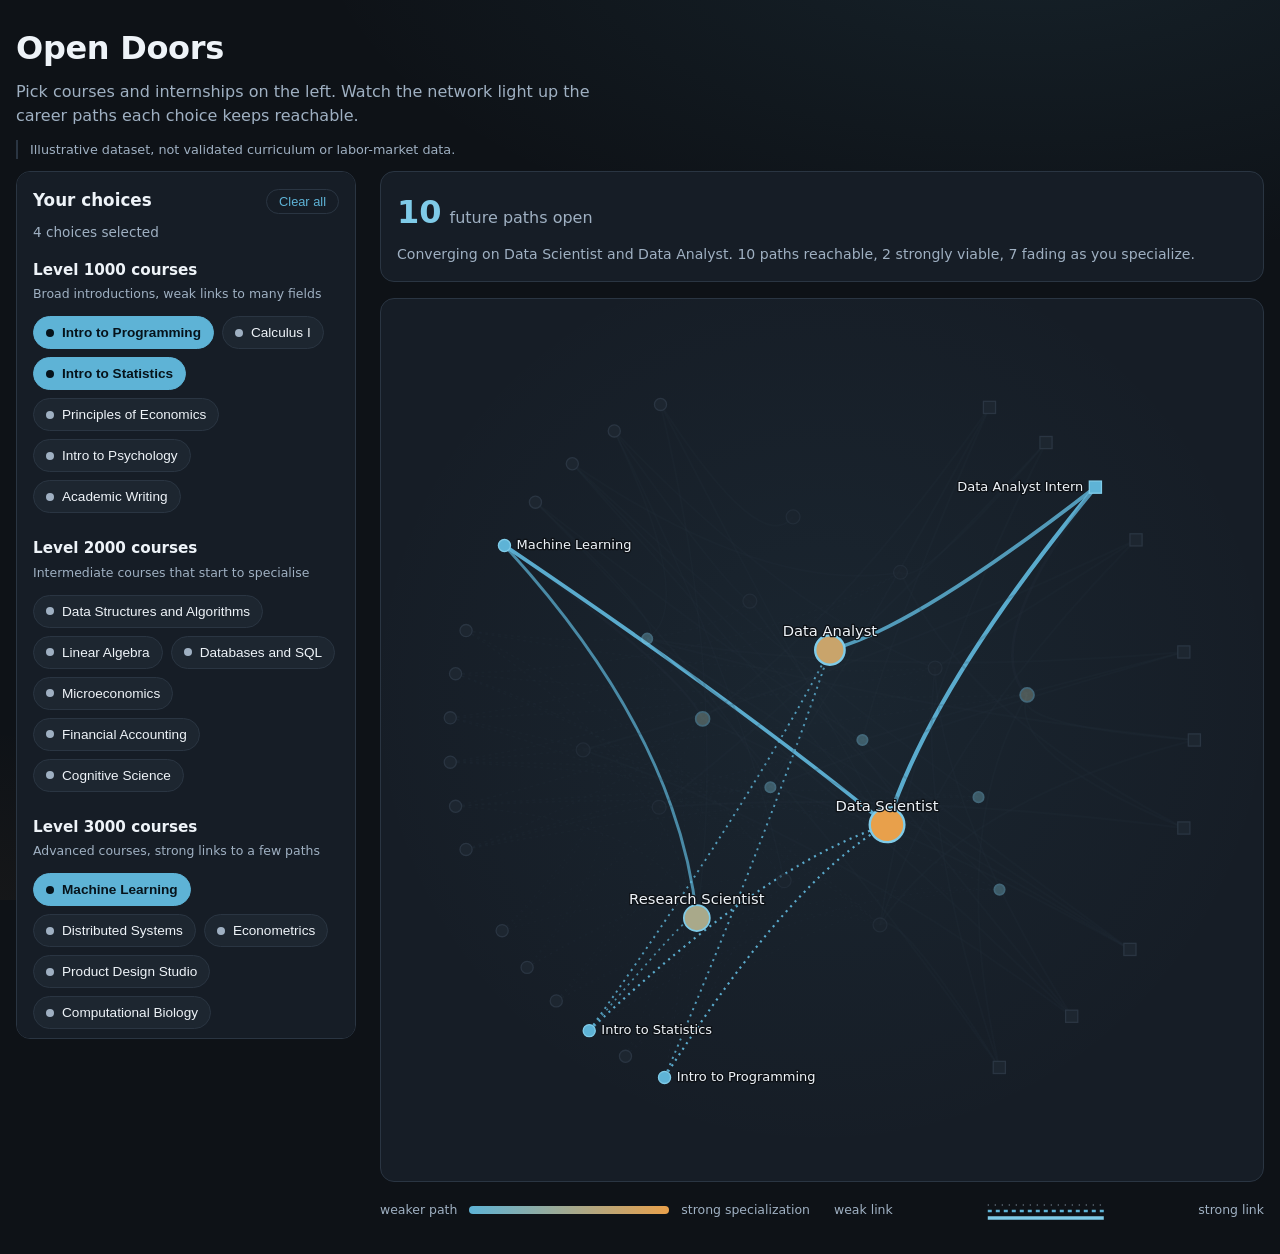
==== commit 6a1bb629: "Encode link strength and make stacking converge instead of clutter Two network-graph improvements:  " ====
--- a/index.html
+++ b/index.html
@@ -57,10 +57,21 @@
         </p>
       </div>
 
-      <div class="legend" aria-label="Heat scale legend">
-        <span class="legend__label">just reached</span>
-        <span class="legend__bar" aria-hidden="true"></span>
-        <span class="legend__label">strongly reinforced</span>
+      <div class="legends">
+        <div class="legend" aria-label="Path strength scale">
+          <span class="legend__label">weaker path</span>
+          <span class="legend__bar" aria-hidden="true"></span>
+          <span class="legend__label">strong specialization</span>
+        </div>
+        <div class="legend" aria-label="Link strength scale">
+          <span class="legend__label">weak link</span>
+          <svg class="legend__lines" viewBox="0 0 120 24" width="120" height="24" aria-hidden="true" focusable="false">
+            <path d="M2 7 H118" fill="none" stroke="var(--color-muted)" stroke-width="1" stroke-dasharray="1 6"></path>
+            <path d="M2 13 H118" fill="none" stroke="var(--color-accent)" stroke-width="2.4" stroke-dasharray="4 4"></path>
+            <path d="M2 20 H118" fill="none" stroke="var(--color-accent-strong)" stroke-width="3.4"></path>
+          </svg>
+          <span class="legend__label">strong link</span>
+        </div>
       </div>
     </main>
   </div>
--- a/styles.css
+++ b/styles.css
@@ -323,12 +323,23 @@
   display: none;
 }
 
+.legends {
+  display: flex;
+  flex-direction: column;
+  gap: var(--space-2);
+}
+
 .legend {
   display: flex;
   align-items: center;
   gap: var(--space-3);
   font-size: 0.78rem;
   color: var(--color-muted);
+}
+
+.legend__label {
+  flex: 0 0 auto;
+  white-space: nowrap;
 }
 
 .legend__bar {
@@ -338,20 +349,33 @@
   background: linear-gradient(90deg, var(--color-accent), var(--color-hot));
 }
 
+.legend__lines {
+  flex: 1;
+  height: 24px;
+  min-width: 0;
+}
+
+@media (min-width: 760px) {
+  .legends {
+    flex-direction: row;
+    gap: var(--space-5);
+  }
+
+  .legend {
+    flex: 1;
+  }
+}
+
 /* ---------- SVG node + edge states ---------- */
 
+/* Edge thickness, dash, stroke and opacity are set inline by render.js from the
+   link's strength and its target's viability. This class only holds the resting
+   colour and the transitions so changes animate. */
 .edge {
   fill: none;
   stroke: var(--color-line);
-  stroke-width: 1.4;
-  opacity: 0.22;
+  opacity: 0.16;
   transition: opacity 0.3s ease, stroke 0.3s ease, stroke-width 0.3s ease;
-}
-
-.edge.is-active {
-  stroke: var(--color-accent);
-  stroke-width: 2.2;
-  opacity: 0.85;
 }
 
 /* Labels carry a dark halo (paint-order: stroke) so they stay legible where
@@ -385,8 +409,20 @@
   stroke-width: 2;
 }
 
-/* Career labels appear once the path is open, or on hover / keyboard focus. */
-.node-career.is-open .node-label,
+/* A converged path reads as a specialization: a firmer ring. */
+.node-career.tier-specialization circle {
+  stroke-width: 2.75;
+}
+
+/* A path that has fallen behind your stronger ones recedes (and drops its label
+   below) so adding more selections focuses the map rather than cluttering it. */
+.node-career.tier-fading {
+  opacity: 0.4;
+}
+
+/* Career labels show for open/specialization paths, or on hover / focus. Fading
+   and closed paths stay unlabeled to keep the constellation legible. */
+.node-career.is-open:not(.tier-fading) .node-label,
 .node-career:hover .node-label,
 .node-career:focus .node-label,
 .node-career:focus-visible .node-label {
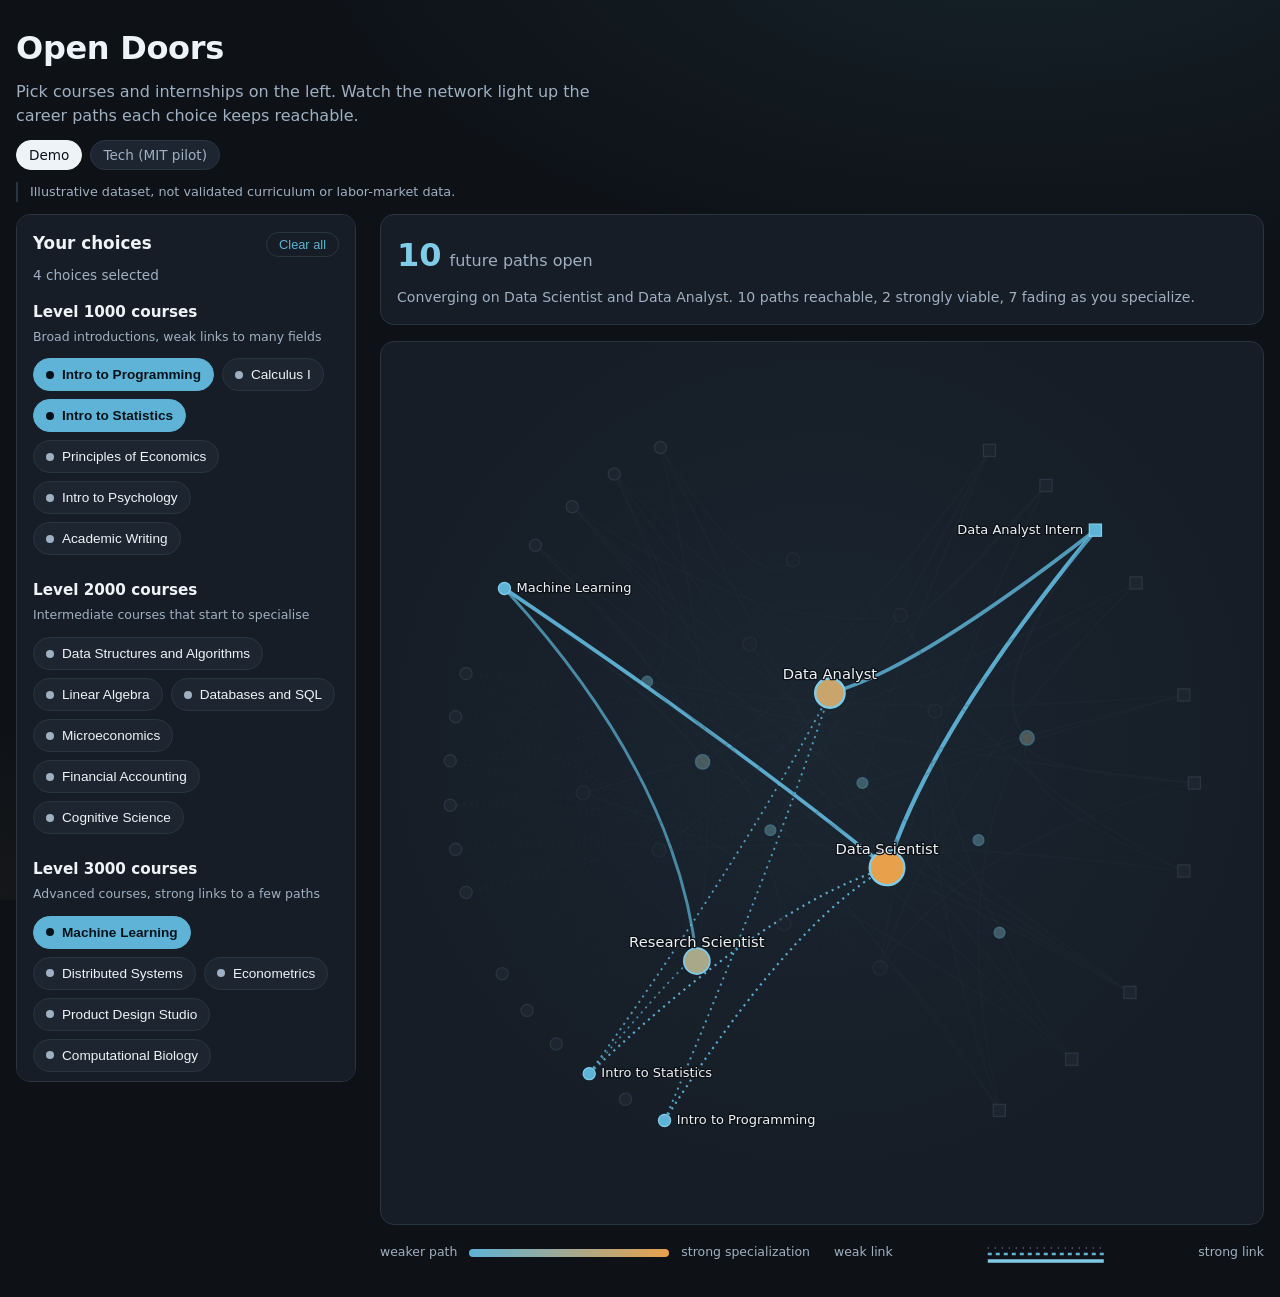
==== commit 08a17dd5: "Render registered catalogs as industry tabs and namespace workflow outputs App: data/catalogs/index." ====
--- a/index.html
+++ b/index.html
@@ -14,6 +14,9 @@
         Pick courses and internships on the left. Watch the network light up the
         career paths each choice keeps reachable.
       </p>
+      <!-- Dataset tabs: populated from data/catalogs/index.js when more than
+           one catalog is registered; stays hidden with a single catalog. -->
+      <nav id="catalog-tabs" class="catalog-tabs" role="tablist" aria-label="Datasets" hidden></nav>
     </div>
     <p id="disclaimer" class="disclaimer" role="note">
       Illustrative dataset, not validated curriculum or labor-market data.
@@ -88,8 +91,8 @@
         </svg>
       </button>
     </div>
-    <p id="panel-lead" class="detail-panel__lead"></p>
-    <ul id="panel-list" class="detail-panel__list"></ul>
+    <p id="panel-status" class="detail-panel__status"></p>
+    <div id="panel-body" class="detail-panel__body"></div>
   </div>
 
   <script type="module" src="main.js"></script>
--- a/styles.css
+++ b/styles.css
@@ -97,6 +97,35 @@
   padding-left: var(--space-3);
 }
 
+/* Dataset tabs (hidden unless the registry lists more than one catalog). */
+.catalog-tabs {
+  display: flex;
+  flex-wrap: wrap;
+  gap: var(--space-2);
+  margin-top: var(--space-3);
+}
+
+.catalog-tab {
+  background: var(--color-surface-2);
+  color: var(--color-muted);
+  border: 1px solid var(--color-line);
+  border-radius: var(--radius-pill);
+  padding: var(--space-1) var(--space-3);
+  font: inherit;
+  font-size: 0.85rem;
+  cursor: pointer;
+}
+
+.catalog-tab:hover {
+  color: var(--color-fg);
+}
+
+.catalog-tab.is-active {
+  background: var(--color-fg);
+  color: var(--color-bg);
+  border-color: var(--color-fg);
+}
+
 /* ---------- Layout ---------- */
 
 .layout {
@@ -537,10 +566,58 @@
   outline-offset: 2px;
 }
 
-.detail-panel__lead {
-  margin: var(--space-3) 0;
+.detail-panel__status {
+  margin: var(--space-3) 0 0;
   color: var(--color-muted);
   font-size: 0.9rem;
+}
+
+.detail-panel__body {
+  display: flex;
+  flex-direction: column;
+  gap: var(--space-5);
+  margin-top: var(--space-4);
+}
+
+.panel-section__title {
+  margin: 0 0 var(--space-1);
+  font-size: 0.95rem;
+  font-weight: 600;
+}
+
+.panel-section__note {
+  margin: 0 0 var(--space-3);
+  font-size: 0.78rem;
+  color: var(--color-muted);
+}
+
+.panel-points {
+  list-style: none;
+  margin: 0;
+  padding: 0;
+  display: flex;
+  flex-direction: column;
+  gap: var(--space-2);
+}
+
+.panel-points__item {
+  position: relative;
+  padding-left: var(--space-4);
+  font-size: 0.9rem;
+  line-height: 1.45;
+  overflow-wrap: anywhere;
+}
+
+/* A small accent marker instead of a default bullet. */
+.panel-points__item::before {
+  content: "";
+  position: absolute;
+  left: 0;
+  top: 0.55em;
+  width: 6px;
+  height: 6px;
+  border-radius: var(--radius-pill);
+  background: var(--color-accent);
 }
 
 .detail-panel__list {
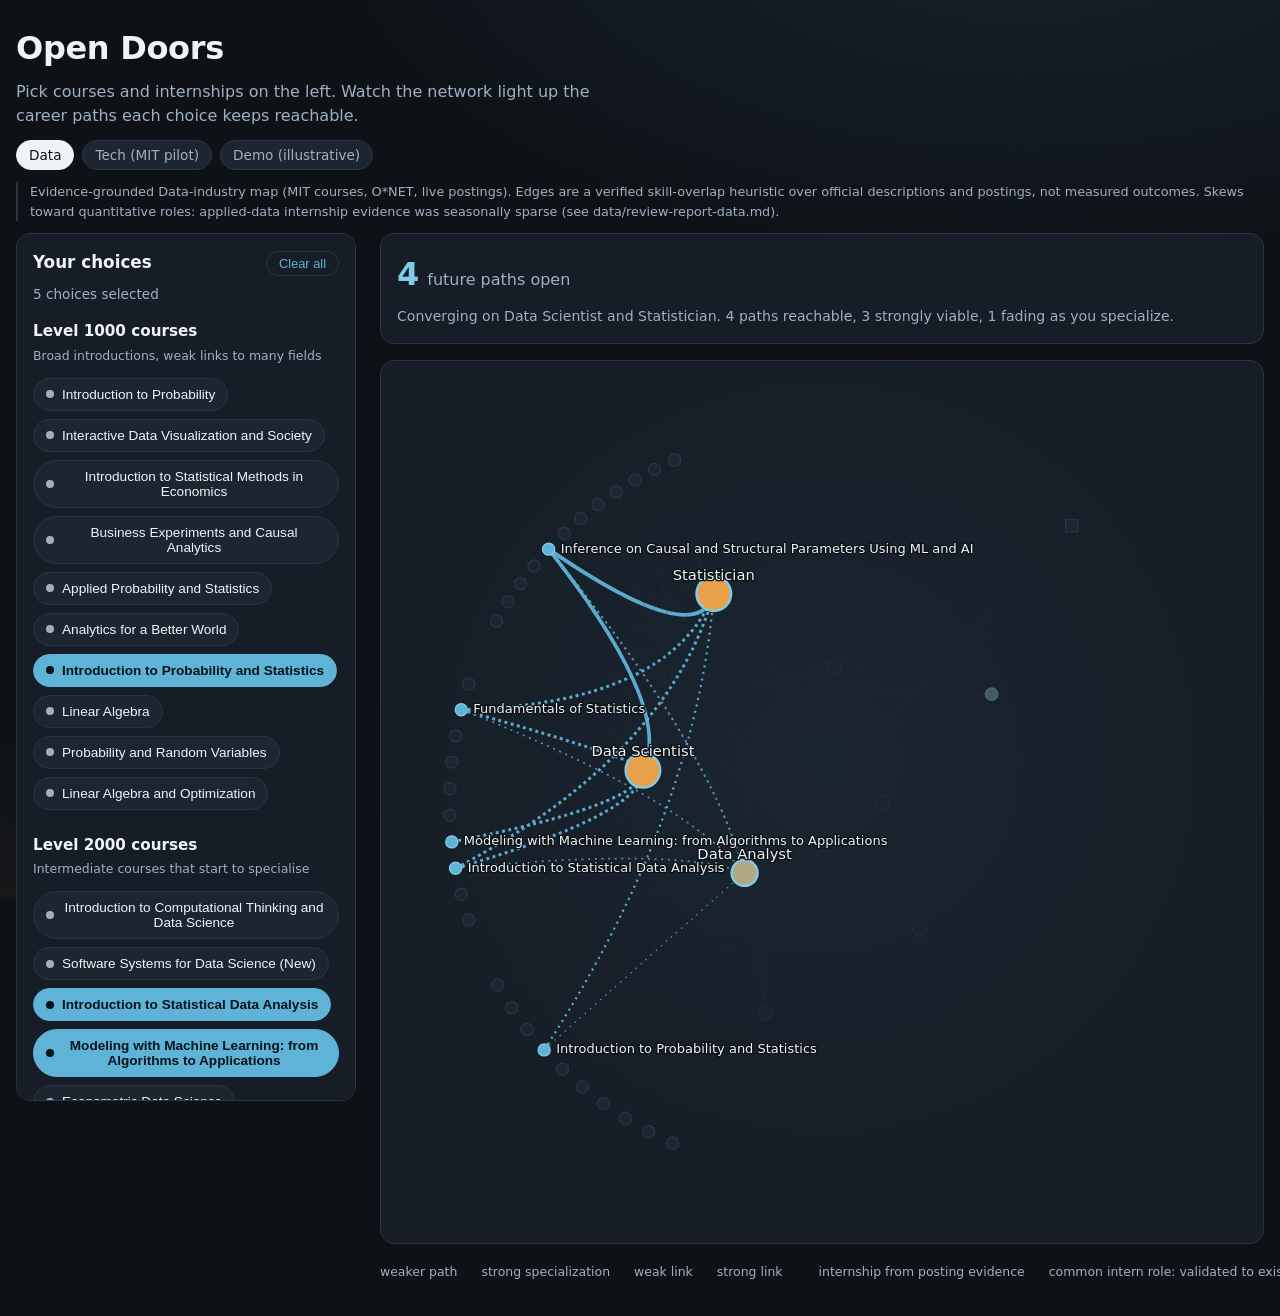
==== commit 0c383e8d: "Implement internship-variety detection, broadened grounding, canonical tier Deterministic scripts + " ====
--- a/index.html
+++ b/index.html
@@ -75,6 +75,19 @@
           </svg>
           <span class="legend__label">strong link</span>
         </div>
+        <!-- Internship marker key: posting-clustered roles are squares;
+             validated-canonical roles are diamonds and their career links are
+             judgment-based (rendered softer, labeled in the detail panel). -->
+        <div id="legend-internships" class="legend" aria-label="Internship marker key" hidden>
+          <svg class="legend__lines" viewBox="0 0 24 24" width="18" height="18" aria-hidden="true" focusable="false">
+            <rect x="6" y="6" width="12" height="12" fill="none" stroke="var(--color-muted)" stroke-width="2"></rect>
+          </svg>
+          <span class="legend__label">internship from posting evidence</span>
+          <svg class="legend__lines" viewBox="0 0 24 24" width="18" height="18" aria-hidden="true" focusable="false">
+            <rect x="7" y="7" width="10" height="10" fill="none" stroke="var(--color-muted)" stroke-width="2" transform="rotate(45 12 12)"></rect>
+          </svg>
+          <span class="legend__label">common intern role: validated to exist, links judgment-based</span>
+        </div>
       </div>
     </main>
   </div>
--- a/styles.css
+++ b/styles.css
@@ -273,6 +273,29 @@
   background: #06131b;
 }
 
+/* Validated-canonical internship roles: the chip carries a visible badge (a
+   tooltip alone never fires on touch) so judgment-tier roles are never read
+   as posting-clustered evidence. */
+.chip--canonical .chip__dot {
+  border-radius: 1px;
+  transform: rotate(45deg);
+}
+
+.chip__badge {
+  font-size: 0.68rem;
+  line-height: 1;
+  padding: 2px 6px;
+  border-radius: var(--radius-pill);
+  border: 1px dashed var(--color-muted);
+  color: var(--color-muted);
+  flex: 0 0 auto;
+}
+
+.chip[aria-pressed="true"] .chip__badge {
+  border-color: #06131b;
+  color: #06131b;
+}
+
 /* ---------- Map area ---------- */
 
 .map-area {
@@ -445,13 +468,22 @@
 
 /* A path that has fallen behind your stronger ones recedes (and drops its label
    below) so adding more selections focuses the map rather than cluttering it. */
+/* Crowded out: dimmer than fading, hollow ring, never labeled at rest. The
+   door is closed by the current specialization, not erased from the map. */
+.node-career.tier-closed circle {
+  fill: transparent;
+  stroke: var(--color-line);
+  stroke-dasharray: 2 3;
+  opacity: 0.55;
+}
+
 .node-career.tier-fading {
   opacity: 0.4;
 }
 
 /* Career labels show for open/specialization paths, or on hover / focus. Fading
    and closed paths stay unlabeled to keep the constellation legible. */
-.node-career.is-open:not(.tier-fading) .node-label,
+.node-career.is-open:not(.tier-fading):not(.tier-closed) .node-label,
 .node-career:hover .node-label,
 .node-career:focus .node-label,
 .node-career:focus-visible .node-label {
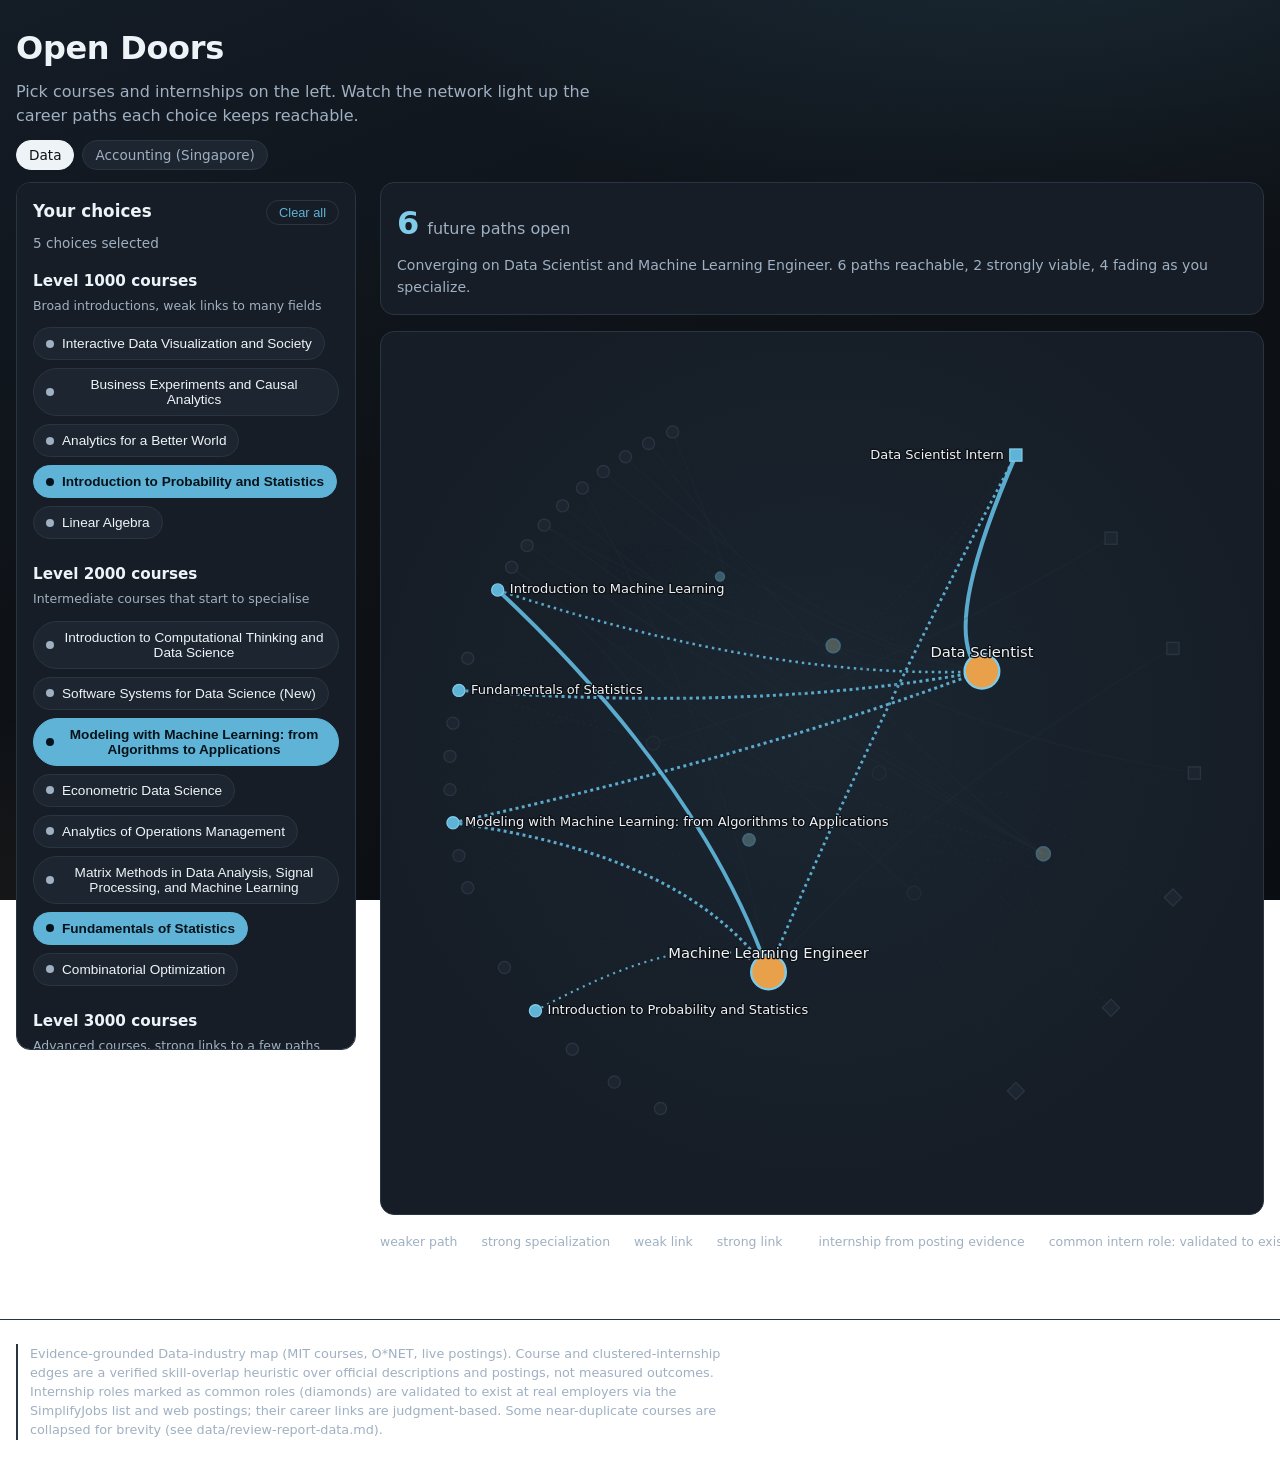
==== commit c9daf91e: "Move dataset note to a footer; classy gradient page background - The catalog provenance/disclaimer n" ====
--- a/index.html
+++ b/index.html
@@ -18,9 +18,6 @@
            one catalog is registered; stays hidden with a single catalog. -->
       <nav id="catalog-tabs" class="catalog-tabs" role="tablist" aria-label="Datasets" hidden></nav>
     </div>
-    <p id="disclaimer" class="disclaimer" role="note">
-      Illustrative dataset, not validated curriculum or labor-market data.
-    </p>
   </header>
 
   <div class="layout">
@@ -92,6 +89,12 @@
     </main>
   </div>
 
+  <footer class="site-footer">
+    <p id="disclaimer" class="disclaimer" role="note">
+      Illustrative dataset, not validated curriculum or labor-market data.
+    </p>
+  </footer>
+
   <div id="panel-backdrop" class="panel-backdrop" hidden></div>
 
   <div id="detail-panel" class="detail-panel" role="dialog" aria-modal="true"
--- a/styles.css
+++ b/styles.css
@@ -49,16 +49,20 @@
 }
 
 body {
-  background: var(--color-bg);
   color: var(--color-fg);
   font-family: "Inter", "Segoe UI", system-ui, -apple-system, Roboto, Helvetica, Arial, sans-serif;
   line-height: 1.5;
   -webkit-font-smoothing: antialiased;
   text-rendering: optimizeLegibility;
-  /* A restrained radial wash gives depth without a slop gradient. */
-  background-image:
-    radial-gradient(1200px 600px at 80% -10%, rgba(94, 179, 214, 0.10), transparent 60%),
-    radial-gradient(900px 500px at -10% 110%, rgba(232, 160, 75, 0.06), transparent 55%);
+  min-height: 100vh;
+  /* A classy layered gradient: a diagonal deep-navy-to-near-black base gives
+     the page an intentional graded surface (not a flat fill), with two
+     restrained accent glows for depth. Kept low-saturation so it reads as
+     craft, not slop. */
+  background:
+    radial-gradient(1200px 600px at 82% -12%, rgba(94, 179, 214, 0.13), transparent 60%),
+    radial-gradient(1000px 560px at -12% 112%, rgba(232, 160, 75, 0.08), transparent 55%),
+    linear-gradient(158deg, #141c26 0%, #0e1217 46%, #0a0d12 100%);
   background-attachment: fixed;
 }
 
@@ -89,12 +93,24 @@
   overflow-wrap: anywhere;
 }
 
+/* Footer: the dataset disclaimer/provenance note lives at the bottom of the
+   page (moved out of the header) so it reads as a closing citation, not a
+   banner competing with the map. */
+.site-footer {
+  max-width: var(--content-max);
+  margin: var(--space-6) auto 0;
+  padding: var(--space-5) var(--space-4) var(--space-6);
+  border-top: 1px solid var(--color-line);
+}
+
 .disclaimer {
-  margin: var(--space-3) 0 0;
+  margin: 0;
   font-size: 0.8rem;
   color: var(--color-muted);
   border-left: 2px solid var(--color-line);
   padding-left: var(--space-3);
+  max-width: 90ch;
+  overflow-wrap: anywhere;
 }
 
 /* Dataset tabs (hidden unless the registry lists more than one catalog). */
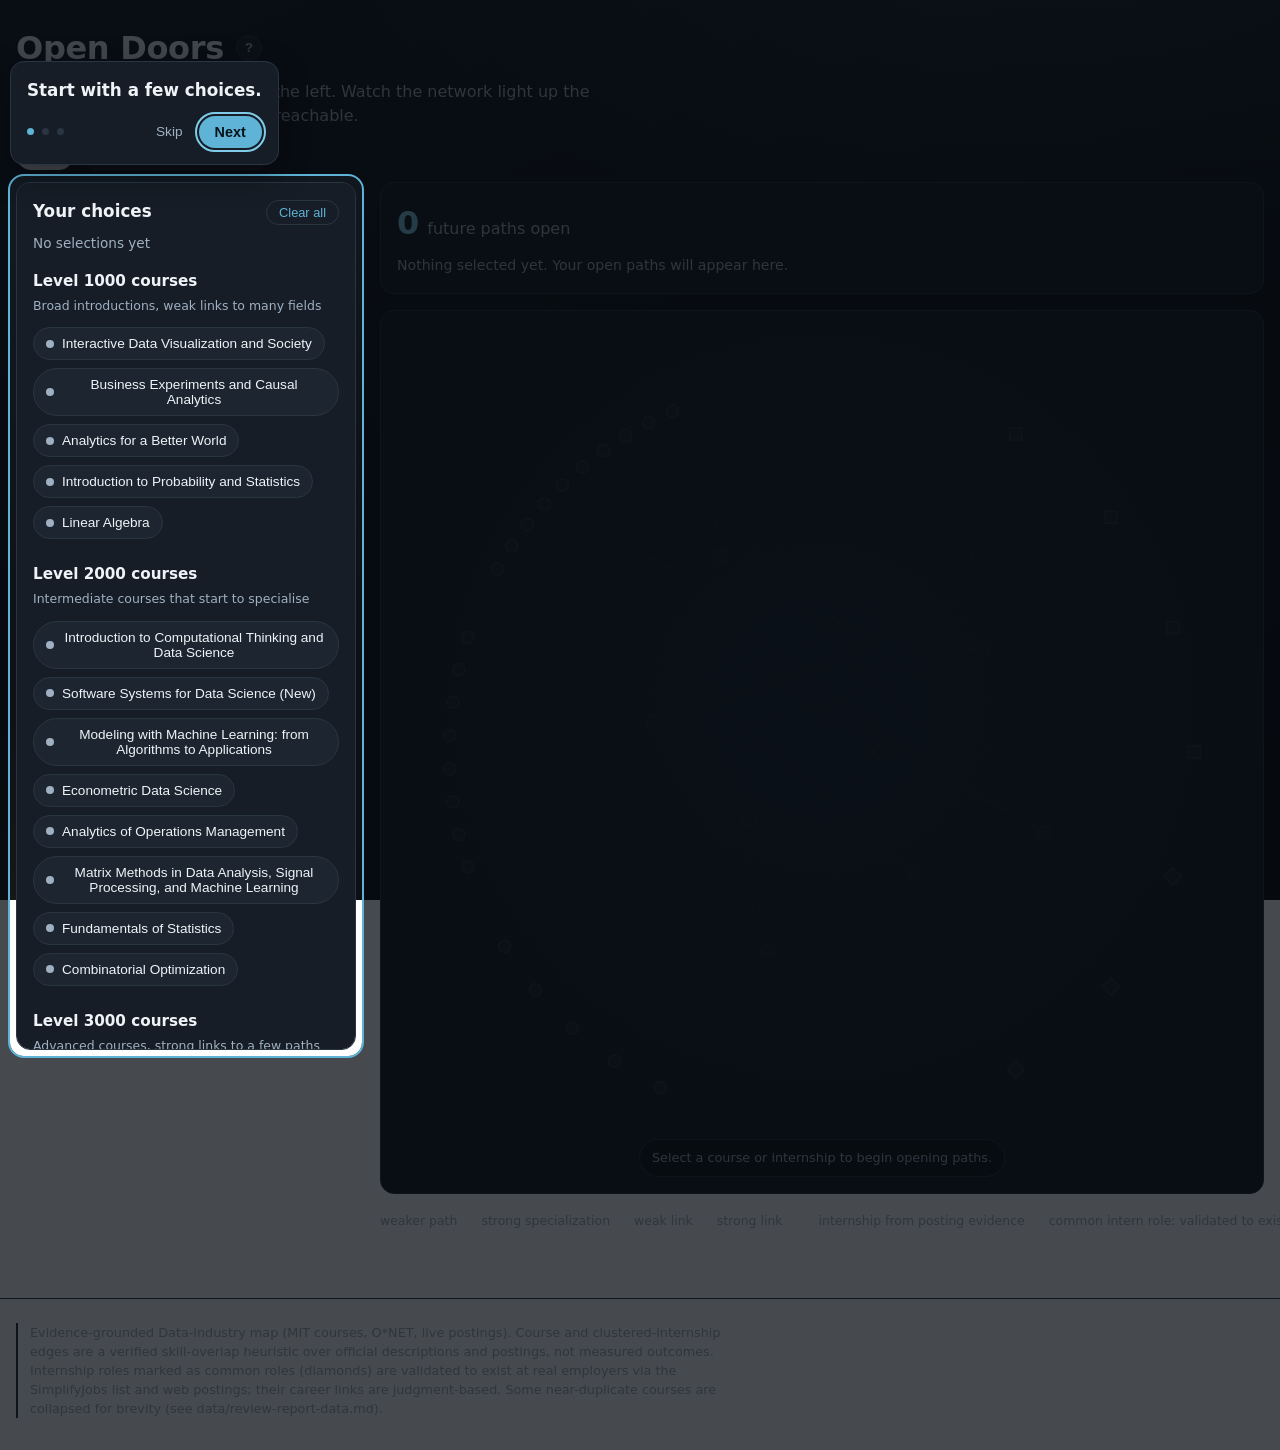
==== commit 64d9fbf2: "Add a first-open walkthrough that shows the app instead of explaining it New users - on PC and mobil" ====
--- a/index.html
+++ b/index.html
@@ -9,7 +9,12 @@
 <body>
   <header class="site-header">
     <div class="site-header__inner">
-      <h1 class="site-title">Open Doors</h1>
+      <div class="site-header__title-row">
+        <h1 class="site-title">Open Doors</h1>
+        <button id="intro-btn" class="intro-btn" type="button" aria-label="Show the walkthrough">
+          <span aria-hidden="true">?</span>
+        </button>
+      </div>
       <p class="site-intro">
         Pick courses and internships on the left. Watch the network light up the
         career paths each choice keeps reachable.
--- a/styles.css
+++ b/styles.css
@@ -79,11 +79,46 @@
   margin: 0 auto;
 }
 
+.site-header__title-row {
+  display: flex;
+  align-items: center;
+  gap: var(--space-3);
+}
+
 .site-title {
   margin: 0;
   font-size: 1.6rem;
   font-weight: 700;
   letter-spacing: -0.01em;
+}
+
+/* Small "?" affordance to replay the walkthrough. */
+.intro-btn {
+  flex: none;
+  width: 26px;
+  height: 26px;
+  border-radius: var(--radius-pill);
+  border: 1px solid var(--color-line);
+  background: var(--color-surface-2);
+  color: var(--color-muted);
+  font-size: 0.85rem;
+  font-weight: 700;
+  line-height: 1;
+  cursor: pointer;
+  display: inline-flex;
+  align-items: center;
+  justify-content: center;
+  transition: color 0.15s ease, border-color 0.15s ease, background-color 0.15s ease;
+}
+
+.intro-btn:hover {
+  color: var(--color-fg);
+  border-color: var(--color-accent);
+}
+
+.intro-btn:focus-visible {
+  outline: 2px solid var(--color-accent);
+  outline-offset: 2px;
 }
 
 .site-intro {
@@ -738,6 +773,115 @@
   }
 }
 
+/* ---------- Walkthrough (first-open spotlight tour) ---------- */
+
+.tour {
+  position: fixed;
+  inset: 0;
+  z-index: 1000;
+}
+
+/* Transparent full-screen catcher so a mis-tap during the guided demo lands on
+   the tour, not the app underneath. */
+.tour__catch {
+  position: absolute;
+  inset: 0;
+}
+
+/* The highlight cutout: a positioned box whose huge spread box-shadow dims the
+   rest of the page, leaving this rectangle "lit". */
+.tour__hole {
+  position: absolute;
+  border-radius: var(--radius);
+  box-shadow: 0 0 0 9999px rgba(6, 10, 15, 0.74);
+  outline: 2px solid var(--color-accent);
+  outline-offset: 0;
+  pointer-events: none;
+  transition: left 0.25s ease, top 0.25s ease, width 0.25s ease, height 0.25s ease, opacity 0.2s ease;
+}
+
+.tour__card {
+  position: absolute;
+  max-width: min(300px, calc(100vw - 16px));
+  background: var(--color-surface);
+  border: 1px solid var(--color-line);
+  border-radius: var(--radius);
+  box-shadow: var(--shadow);
+  padding: var(--space-4);
+  transition: left 0.25s ease, top 0.25s ease;
+}
+
+.tour__text {
+  margin: 0 0 var(--space-3);
+  font-size: 1.05rem;
+  font-weight: 600;
+  color: var(--color-fg);
+}
+
+.tour__foot {
+  display: flex;
+  align-items: center;
+  justify-content: space-between;
+  gap: var(--space-3);
+}
+
+.tour__dots {
+  display: flex;
+  gap: var(--space-2);
+}
+
+.tour__dot {
+  width: 7px;
+  height: 7px;
+  border-radius: var(--radius-pill);
+  background: var(--color-line);
+  transition: background-color 0.15s ease;
+}
+
+.tour__dot.is-active {
+  background: var(--color-accent);
+}
+
+.tour__actions {
+  display: flex;
+  align-items: center;
+  gap: var(--space-2);
+}
+
+.tour__skip {
+  background: transparent;
+  border: none;
+  color: var(--color-muted);
+  font-size: 0.85rem;
+  cursor: pointer;
+  padding: var(--space-2);
+}
+
+.tour__skip:hover {
+  color: var(--color-fg);
+}
+
+.tour__next {
+  background: var(--color-accent);
+  color: #06131b;
+  border: none;
+  border-radius: var(--radius-pill);
+  font-weight: 700;
+  font-size: 0.9rem;
+  padding: var(--space-2) var(--space-4);
+  cursor: pointer;
+}
+
+.tour__next:hover {
+  background: var(--color-accent-strong);
+}
+
+.tour__skip:focus-visible,
+.tour__next:focus-visible {
+  outline: 2px solid var(--color-accent-strong);
+  outline-offset: 2px;
+}
+
 /* ---------- Motion preferences ---------- */
 
 @media (prefers-reduced-motion: reduce) {
@@ -745,4 +889,8 @@
     transition-duration: 0.01ms !important;
     animation-duration: 0.01ms !important;
   }
-}
+  .tour__hole,
+  .tour__card {
+    transition: none !important;
+  }
+}
